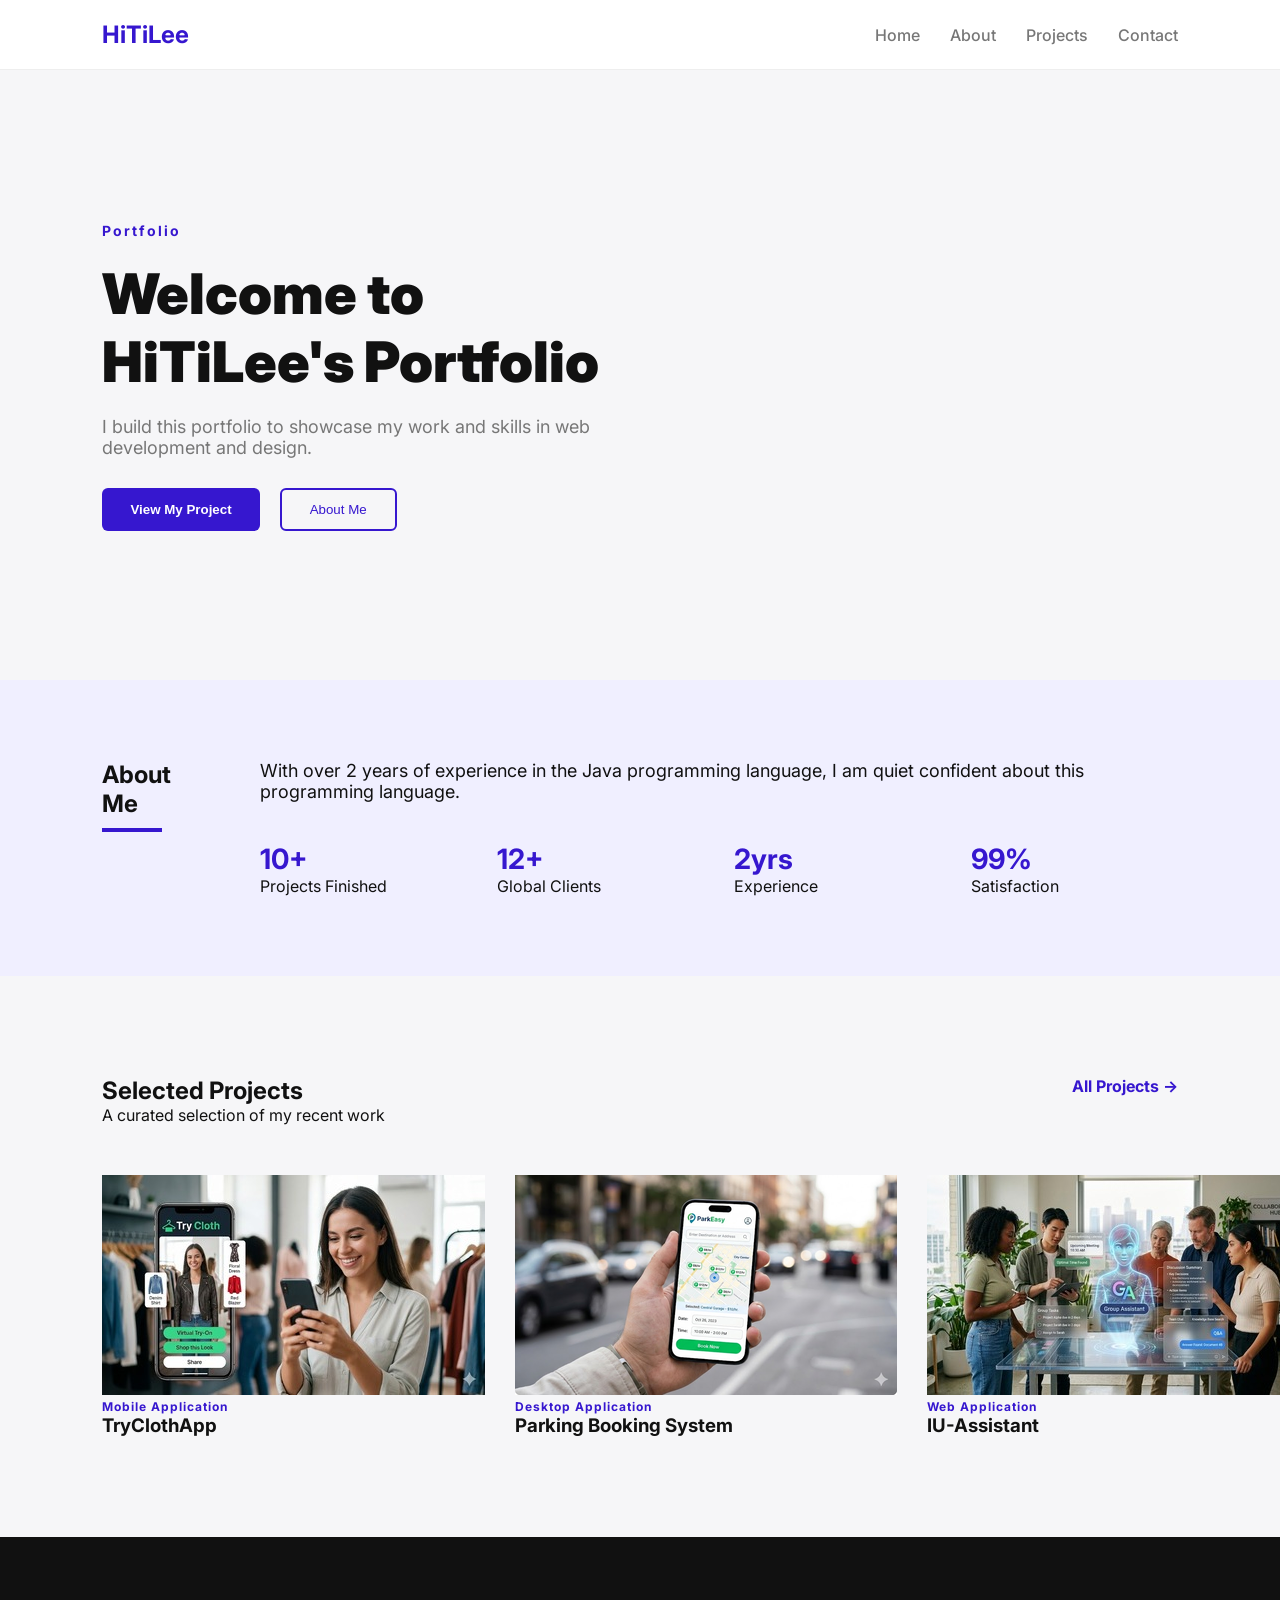
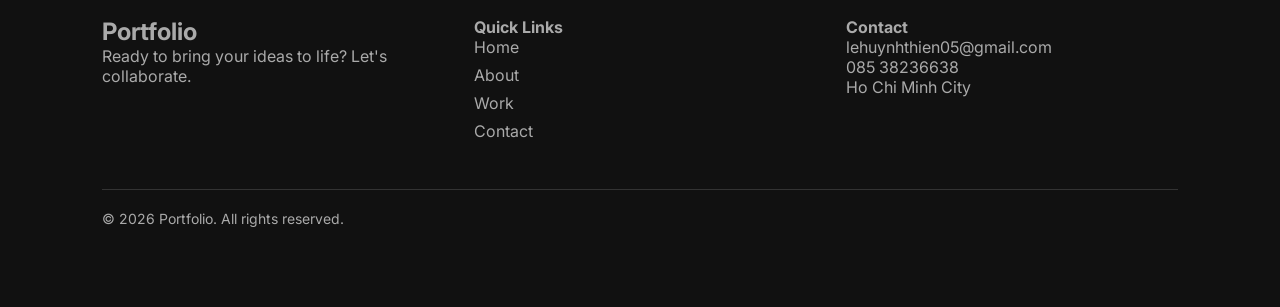
==== index.html @ 216df54d "update: adjust navigation links and file paths for consistency" ====
<!DOCTYPE html>
<html lang="en">
<head>
    <meta charset="UTF-8" />
    <meta name="viewport" content="width=device-width, initial-scale=1.0" />
    <title>Portfolio</title>

    <!-- Google Fonts -->
    <link href="https://fonts.googleapis.com/css2?family=Inter:wght@400;500;700;900&display=swap" rel="stylesheet">
    <link href="https://fonts.googleapis.com/css2?family=Material+Symbols+Outlined" rel="stylesheet">

    <!-- Custom CSS -->
    <link rel="stylesheet" href="lehuynhthien05.github.io/css/home.css" />
</head>
<body>

<header class="header">
    <div class="logo">
        <h2>HiTiLee</h2>
    </div>

    <nav class="nav">
        <a href="index.html">Home</a>
        <a href="lehuynhthien05.github.io/pages/about.html">About</a>
        <a href="lehuynhthien05.github.io/pages/project.html">Projects</a>
        <a href="lehuynhthien05.github.io/pages/contact.html">Contact</a>
    </nav>

</header>

<section class="hero">
    <div class="hero-text">
        <span class="tag">Portfolio</span>
        <h1>Welcome to HiTiLee's Portfolio</h1>
        <p>
            I build this portfolio to showcase my work and skills in web development and design.
        </p>
        <div class="hero-buttons">
            <button class="btn-primary">View My Project</button>
            <button class="btn-outline">About Me</button>
        </div>
    </div>

    <div class="hero-image"></div>
</section>

<section class="about">
    <div class="about-container">
        <div class="about-title">
            <h2>About Me</h2>
            <div class="underline"></div>
        </div>

        <div class="about-content">
            <p>
                With over 2 years of experience in the Java programming language, I am quiet confident about this programming language.
            </p>

            <div class="stats">
                <div>
                    <h3>10+</h3>
                    <span>Projects Finished</span>
                </div>
                <div>
                    <h3>12+</h3>
                    <span>Global Clients</span>
                </div>
                <div>
                    <h3>2yrs</h3>
                    <span>Experience</span>
                </div>
                <div>
                    <h3>99%</h3>
                    <span>Satisfaction</span>
                </div>
            </div>
        </div>
    </div>
</section>

<section class="projects">
    <div class="section-header">
        <div>
            <h2>Selected Projects</h2>
            <p>A curated selection of my recent work</p>
        </div>
        <a href="#" class="link-primary">All Projects →</a>
    </div>

    <div class="project-grid">
        <div class="project-card">
            <a href="https://github.com/johnnybinh/tryclothapp">
                <img src="lehuynhthien05.github.io/img/TryClothApp.jpg" alt="" class="project-image"/>
            </a>
            <p class="category">Mobile Application</p>
            <h3>TryClothApp</h3>
        </div>

        <div class="project-card">
            <a href="https://github.com/lehuynhthien05/Project-PDM">
                <img src="lehuynhthien05.github.io/img/ParkingBookingSystem.png" alt="" class="project-image">
            </a>
            <p class="category">Desktop Application</p>
            <h3>Parking Booking System</h3>
        </div>

        <div class="project-card">
            <a href="https://github.com/lehuynhthien05/IU-Assistant">
                <img src="lehuynhthien05.github.io/img/IU-Assistant.jpg" alt="" class="project-image">
            </a>
            <p class="category">Web Application</p>
            <h3>IU-Assistant</h3>
        </div>
    </div>
</section>

<footer class="footer">
    <div class="footer-content">
        <div>
            <h2>Portfolio</h2>
            <p>Ready to bring your ideas to life? Let's collaborate.</p>
        </div>

        <div>
            <h4>Quick Links</h4>
            <a href="index.html">Home</a>
            <a href="#">About</a>
            <a href="#">Work</a>
            <a href="lehuynhthien05.github.io/pages/contact.html">Contact</a>
        </div>

        <div>
            <h4>Contact</h4>
            <p>lehuynhthien05@gmail.com</p>
            <p>085 38236638</p>
            <p>Ho Chi Minh City</p>
        </div>
    </div>

    <div class="footer-bottom">
        © 2026 Portfolio. All rights reserved.
    </div>
</footer>

</body>
</html>
---- lehuynhthien05.github.io/css/home.css ----
:root {
    --primary: #3617cf;
    --light-bg: #f6f6f8;
    --dark: #141121;
    --text-dark: #111;
    --text-light: #777;
}

html{
    scroll-behavior: smooth;
}
* {
    margin: 0;
    padding: 0;
    box-sizing: border-box;
}

body {
    font-family: "Inter", sans-serif;
    background: var(--light-bg);
    color: var(--text-dark);
}

/* HEADER */
.header {
    display: flex;
    justify-content: space-between;
    align-items: center;
    padding: 20px 8%;
    background: white;
    border-bottom: 1px solid #eee;
    position: sticky;
    top: 0;
}

.logo {
    display: flex;
    align-items: center;
    gap: 10px;
    color: var(--primary);
}

.logo-icon {
    width: 30px;
    height: 30px;
    background: var(--primary);
    border-radius: 6px;
}

.nav {
    display: flex;
    gap: 30px;
}

.nav a {
    text-decoration: none;
    color: var(--text-light);
    font-weight: 500;
}

.nav a:hover {
    color: var(--primary);
}

/* BUTTONS */
.btn-primary {
    background: var(--primary);
    color: white;
    padding: 14px 28px;
    border: none;
    border-radius: 6px;
    font-weight: 700;
    cursor: pointer;
    transition: 0.3s;
}

.btn-primary:hover {
    opacity: 0.9;
}

.btn-outline {
    border: 2px solid var(--primary);
    color: var(--primary);
    padding: 12px 28px;
    border-radius: 6px;
    background: transparent;
    cursor: pointer;
}

.small {
    padding: 8px 16px;
}

/* HERO */
.hero {
    display: grid;
    grid-template-columns: 1fr 1fr;
    padding: 80px 8%;
    align-items: center;
    gap: 50px;
}

.hero-text h1 {
    font-size: 56px;
    font-weight: 900;
    margin: 20px 0;
}

.hero-text p {
    color: var(--text-light);
    font-size: 18px;
    max-width: 500px;
}

.tag {
    color: var(--primary);
    font-weight: 700;
    font-size: 14px;
    letter-spacing: 2px;
}

.hero-buttons {
    margin-top: 30px;
    display: flex;
    gap: 20px;
}

.hero-image {
    width: 100%;
    height: 450px;
    background: url("https://scontent.fsgn5-8.fna.fbcdn.net/v/t39.30808-6/481162873_1845789219326498_7542619765835909178_n.jpg?stp=cp6_dst-jpg_tt6&_nc_cat=109&ccb=1-7&_nc_sid=53a332&_nc_eui2=AeHY3XnsMJRAdVEtxuC_Fm1z6rMrVb7d6cHqsytVvt3pwbvBLpYkiQS5C08kqeycYCo52Lg76DdkOZJvyb_pAz3P&_nc_ohc=ut3qU8vonhsQ7kNvwEKmcqs&_nc_oc=AdllLku1fIhnqZkeMxwFhVtldqWN6cAw0l38g_O6t5j1aLCrZQUfEVUcub553SWduNmhnBd1qjOqQmhgS1Ildjyb&_nc_zt=23&_nc_ht=scontent.fsgn5-8.fna&_nc_gid=BC152Md3zC9bJus3sBp4ZQ&_nc_ss=8&oh=00_AfweOjFl5vhZCK6aaVt-1Ecbn9pYCnlS8UASletatuE93A&oe=69ADF36C")
    center/cover no-repeat;
    border-radius: 20px;
}

/* ABOUT */
.about {
    background: #f0efff;
    padding: 80px 8%;
}

.about-container {
    display: flex;
    gap: 60px;
}

.underline {
    width: 60px;
    height: 4px;
    background: var(--primary);
    margin-top: 10px;
}

.about-content p {
    font-size: 18px;
    margin-bottom: 40px;
}

.stats {
    display: grid;
    grid-template-columns: repeat(4, 1fr);
    gap: 30px;
}

.stats h3 {
    color: var(--primary);
    font-size: 28px;
}

/* PROJECTS */
.projects {
    padding: 100px 8%;
}

.section-header {
    display: flex;
    justify-content: space-between;
    margin-bottom: 50px;
}

.link-primary {
    color: var(--primary);
    font-weight: bold;
    text-decoration: none;
}

.project-grid {
    display: grid;
    grid-template-columns: repeat(3, 1fr);
    gap: 30px;
}

.project-card {
    cursor: pointer;
}

.project-img {
    width: 100%;
    height: 220px; /* smaller frame height */
    object-fit: cover; /* fills and crops to fit the frame */
    border-radius: 12px;
    margin-bottom: 20px;
    display: block;
}

.category {
    color: var(--primary);
    font-size: 12px;
    font-weight: 700;
    letter-spacing: 1px;
}

/* FOOTER */
.footer {
    background: #111;
    color: #aaa;
    padding: 80px 8%;
}

.footer-content {
    display: grid;
    grid-template-columns: repeat(3, 1fr);
    gap: 40px;
}

.footer a {
    display: block;
    text-decoration: none;
    color: #aaa;
    margin-bottom: 8px;
}

.footer a:hover {
    color: white;
}

.footer-bottom {
    margin-top: 40px;
    border-top: 1px solid #333;
    padding-top: 20px;
    font-size: 14px;
}
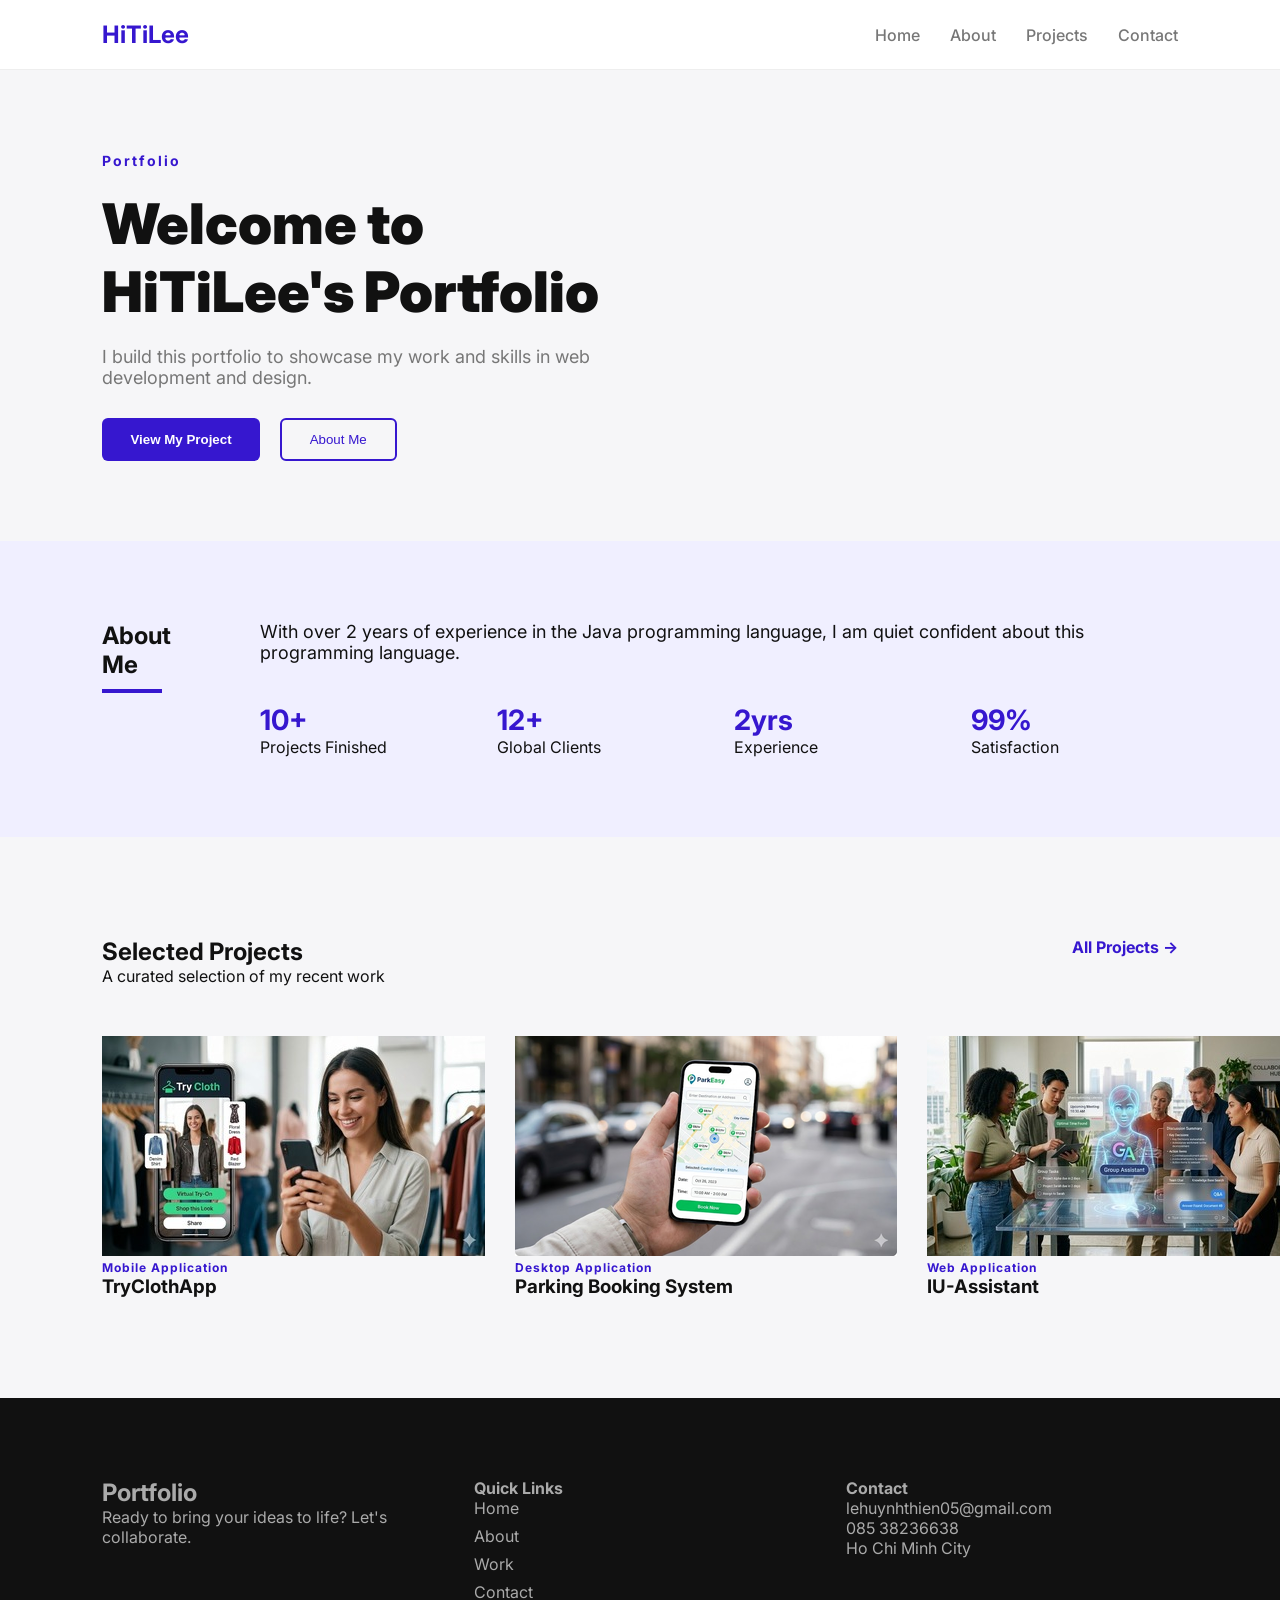
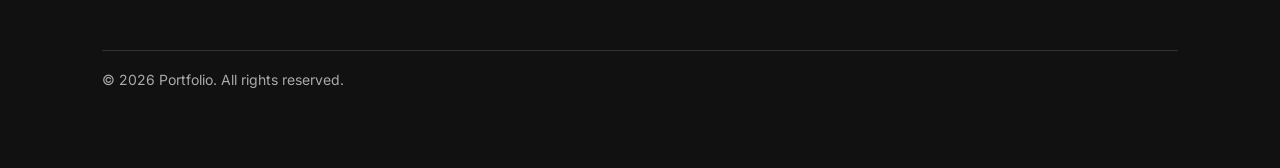
==== commit dc6e5ca4: "update: update the image profile" ====
--- a/index.html
+++ b/index.html
@@ -10,7 +10,7 @@
     <link href="https://fonts.googleapis.com/css2?family=Material+Symbols+Outlined" rel="stylesheet">
 
     <!-- Custom CSS -->
-    <link rel="stylesheet" href="lehuynhthien05.github.io/css/home.css" />
+    <link rel="stylesheet" href="WEB-Assignment1-ITCSIU23036-LeHuynhThien/css/home.css" />
 </head>
 <body>
 
@@ -21,9 +21,9 @@
 
     <nav class="nav">
         <a href="index.html">Home</a>
-        <a href="lehuynhthien05.github.io/pages/about.html">About</a>
-        <a href="lehuynhthien05.github.io/pages/project.html">Projects</a>
-        <a href="lehuynhthien05.github.io/pages/contact.html">Contact</a>
+        <a href="WEB-Assignment1-ITCSIU23036-LeHuynhThien/pages/about.html">About</a>
+        <a href="WEB-Assignment1-ITCSIU23036-LeHuynhThien/pages/project.html">Projects</a>
+        <a href="WEB-Assignment1-ITCSIU23036-LeHuynhThien/pages/contact.html">Contact</a>
     </nav>
 
 </header>
@@ -41,7 +41,6 @@
         </div>
     </div>
 
-    <div class="hero-image"></div>
 </section>
 
 <section class="about">
@@ -90,7 +89,7 @@
     <div class="project-grid">
         <div class="project-card">
             <a href="https://github.com/johnnybinh/tryclothapp">
-                <img src="lehuynhthien05.github.io/img/TryClothApp.jpg" alt="" class="project-image"/>
+                <img src="WEB-Assignment1-ITCSIU23036-LeHuynhThien/img/TryClothApp.jpg" alt="" class="project-image"/>
             </a>
             <p class="category">Mobile Application</p>
             <h3>TryClothApp</h3>
@@ -98,7 +97,7 @@
 
         <div class="project-card">
             <a href="https://github.com/lehuynhthien05/Project-PDM">
-                <img src="lehuynhthien05.github.io/img/ParkingBookingSystem.png" alt="" class="project-image">
+                <img src="WEB-Assignment1-ITCSIU23036-LeHuynhThien/img/ParkingBookingSystem.png" alt="" class="project-image">
             </a>
             <p class="category">Desktop Application</p>
             <h3>Parking Booking System</h3>
@@ -106,7 +105,7 @@
 
         <div class="project-card">
             <a href="https://github.com/lehuynhthien05/IU-Assistant">
-                <img src="lehuynhthien05.github.io/img/IU-Assistant.jpg" alt="" class="project-image">
+                <img src="WEB-Assignment1-ITCSIU23036-LeHuynhThien/img/IU-Assistant.jpg" alt="" class="project-image">
             </a>
             <p class="category">Web Application</p>
             <h3>IU-Assistant</h3>
@@ -126,7 +125,7 @@
             <a href="index.html">Home</a>
             <a href="#">About</a>
             <a href="#">Work</a>
-            <a href="lehuynhthien05.github.io/pages/contact.html">Contact</a>
+            <a href="WEB-Assignment1-ITCSIU23036-LeHuynhThien/pages/contact.html">Contact</a>
         </div>
 
         <div>
--- a/WEB-Assignment1-ITCSIU23036-LeHuynhThien/css/home.css
+++ b/WEB-Assignment1-ITCSIU23036-LeHuynhThien/css/home.css
@@ -0,0 +1,243 @@
+:root {
+    --primary: #3617cf;
+    --light-bg: #f6f6f8;
+    --dark: #141121;
+    --text-dark: #111;
+    --text-light: #777;
+}
+
+html{
+    scroll-behavior: smooth;
+}
+* {
+    margin: 0;
+    padding: 0;
+    box-sizing: border-box;
+}
+
+body {
+    font-family: "Inter", sans-serif;
+    background: var(--light-bg);
+    color: var(--text-dark);
+}
+
+/* HEADER */
+.header {
+    display: flex;
+    justify-content: space-between;
+    align-items: center;
+    padding: 20px 8%;
+    background: white;
+    border-bottom: 1px solid #eee;
+    position: sticky;
+    top: 0;
+}
+
+.logo {
+    display: flex;
+    align-items: center;
+    gap: 10px;
+    color: var(--primary);
+}
+
+.logo-icon {
+    width: 30px;
+    height: 30px;
+    background: var(--primary);
+    border-radius: 6px;
+}
+
+.nav {
+    display: flex;
+    gap: 30px;
+}
+
+.nav a {
+    text-decoration: none;
+    color: var(--text-light);
+    font-weight: 500;
+}
+
+.nav a:hover {
+    color: var(--primary);
+}
+
+/* BUTTONS */
+.btn-primary {
+    background: var(--primary);
+    color: white;
+    padding: 14px 28px;
+    border: none;
+    border-radius: 6px;
+    font-weight: 700;
+    cursor: pointer;
+    transition: 0.3s;
+}
+
+.btn-primary:hover {
+    opacity: 0.9;
+}
+
+.btn-outline {
+    border: 2px solid var(--primary);
+    color: var(--primary);
+    padding: 12px 28px;
+    border-radius: 6px;
+    background: transparent;
+    cursor: pointer;
+}
+
+.small {
+    padding: 8px 16px;
+}
+
+/* HERO */
+.hero {
+    display: grid;
+    grid-template-columns: 1fr 1fr;
+    padding: 80px 8%;
+    align-items: center;
+    gap: 50px;
+}
+
+.hero-text h1 {
+    font-size: 56px;
+    font-weight: 900;
+    margin: 20px 0;
+}
+
+.hero-text p {
+    color: var(--text-light);
+    font-size: 18px;
+    max-width: 500px;
+}
+
+.tag {
+    color: var(--primary);
+    font-weight: 700;
+    font-size: 14px;
+    letter-spacing: 2px;
+}
+
+.hero-buttons {
+    margin-top: 30px;
+    display: flex;
+    gap: 20px;
+}
+
+.hero-image {
+    width: 100%;
+    height: 450px;
+    background: url("https://scontent.fsgn5-8.fna.fbcdn.net/v/t39.30808-6/481162873_1845789219326498_7542619765835909178_n.jpg?stp=cp6_dst-jpg_tt6&_nc_cat=109&ccb=1-7&_nc_sid=53a332&_nc_eui2=AeHY3XnsMJRAdVEtxuC_Fm1z6rMrVb7d6cHqsytVvt3pwbvBLpYkiQS5C08kqeycYCo52Lg76DdkOZJvyb_pAz3P&_nc_ohc=ut3qU8vonhsQ7kNvwEKmcqs&_nc_oc=AdllLku1fIhnqZkeMxwFhVtldqWN6cAw0l38g_O6t5j1aLCrZQUfEVUcub553SWduNmhnBd1qjOqQmhgS1Ildjyb&_nc_zt=23&_nc_ht=scontent.fsgn5-8.fna&_nc_gid=BC152Md3zC9bJus3sBp4ZQ&_nc_ss=8&oh=00_AfweOjFl5vhZCK6aaVt-1Ecbn9pYCnlS8UASletatuE93A&oe=69ADF36C")
+    center/cover no-repeat;
+    border-radius: 20px;
+}
+
+/* ABOUT */
+.about {
+    background: #f0efff;
+    padding: 80px 8%;
+}
+
+.about-container {
+    display: flex;
+    gap: 60px;
+}
+
+.underline {
+    width: 60px;
+    height: 4px;
+    background: var(--primary);
+    margin-top: 10px;
+}
+
+.about-content p {
+    font-size: 18px;
+    margin-bottom: 40px;
+}
+
+.stats {
+    display: grid;
+    grid-template-columns: repeat(4, 1fr);
+    gap: 30px;
+}
+
+.stats h3 {
+    color: var(--primary);
+    font-size: 28px;
+}
+
+/* PROJECTS */
+.projects {
+    padding: 100px 8%;
+}
+
+.section-header {
+    display: flex;
+    justify-content: space-between;
+    margin-bottom: 50px;
+}
+
+.link-primary {
+    color: var(--primary);
+    font-weight: bold;
+    text-decoration: none;
+}
+
+.project-grid {
+    display: grid;
+    grid-template-columns: repeat(3, 1fr);
+    gap: 30px;
+}
+
+.project-card {
+    cursor: pointer;
+}
+
+.project-img {
+    width: 100%;
+    height: 220px; /* smaller frame height */
+    object-fit: cover; /* fills and crops to fit the frame */
+    border-radius: 12px;
+    margin-bottom: 20px;
+    display: block;
+}
+
+.category {
+    color: var(--primary);
+    font-size: 12px;
+    font-weight: 700;
+    letter-spacing: 1px;
+}
+
+/* FOOTER */
+.footer {
+    background: #111;
+    color: #aaa;
+    padding: 80px 8%;
+}
+
+.footer-content {
+    display: grid;
+    grid-template-columns: repeat(3, 1fr);
+    gap: 40px;
+}
+
+.footer a {
+    display: block;
+    text-decoration: none;
+    color: #aaa;
+    margin-bottom: 8px;
+}
+
+.footer a:hover {
+    color: white;
+}
+
+.footer-bottom {
+    margin-top: 40px;
+    border-top: 1px solid #333;
+    padding-top: 20px;
+    font-size: 14px;
+}
+
